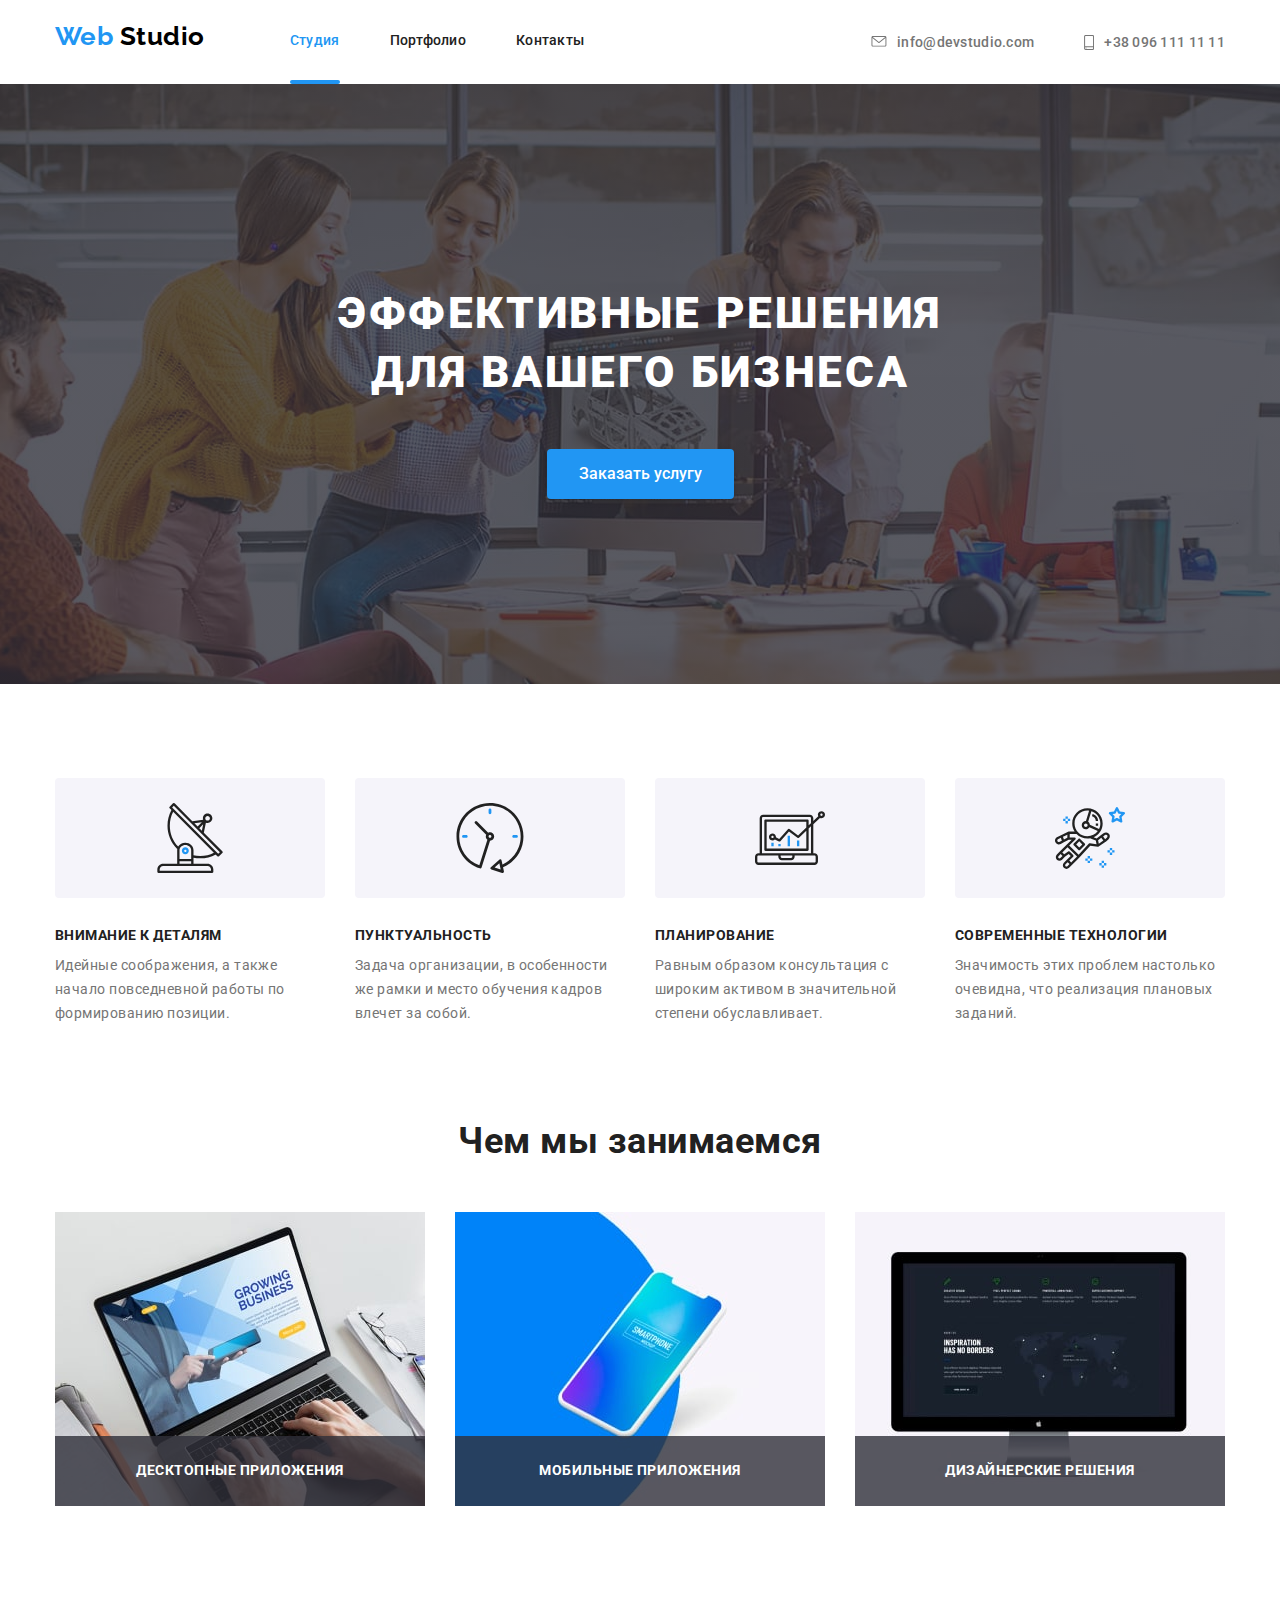
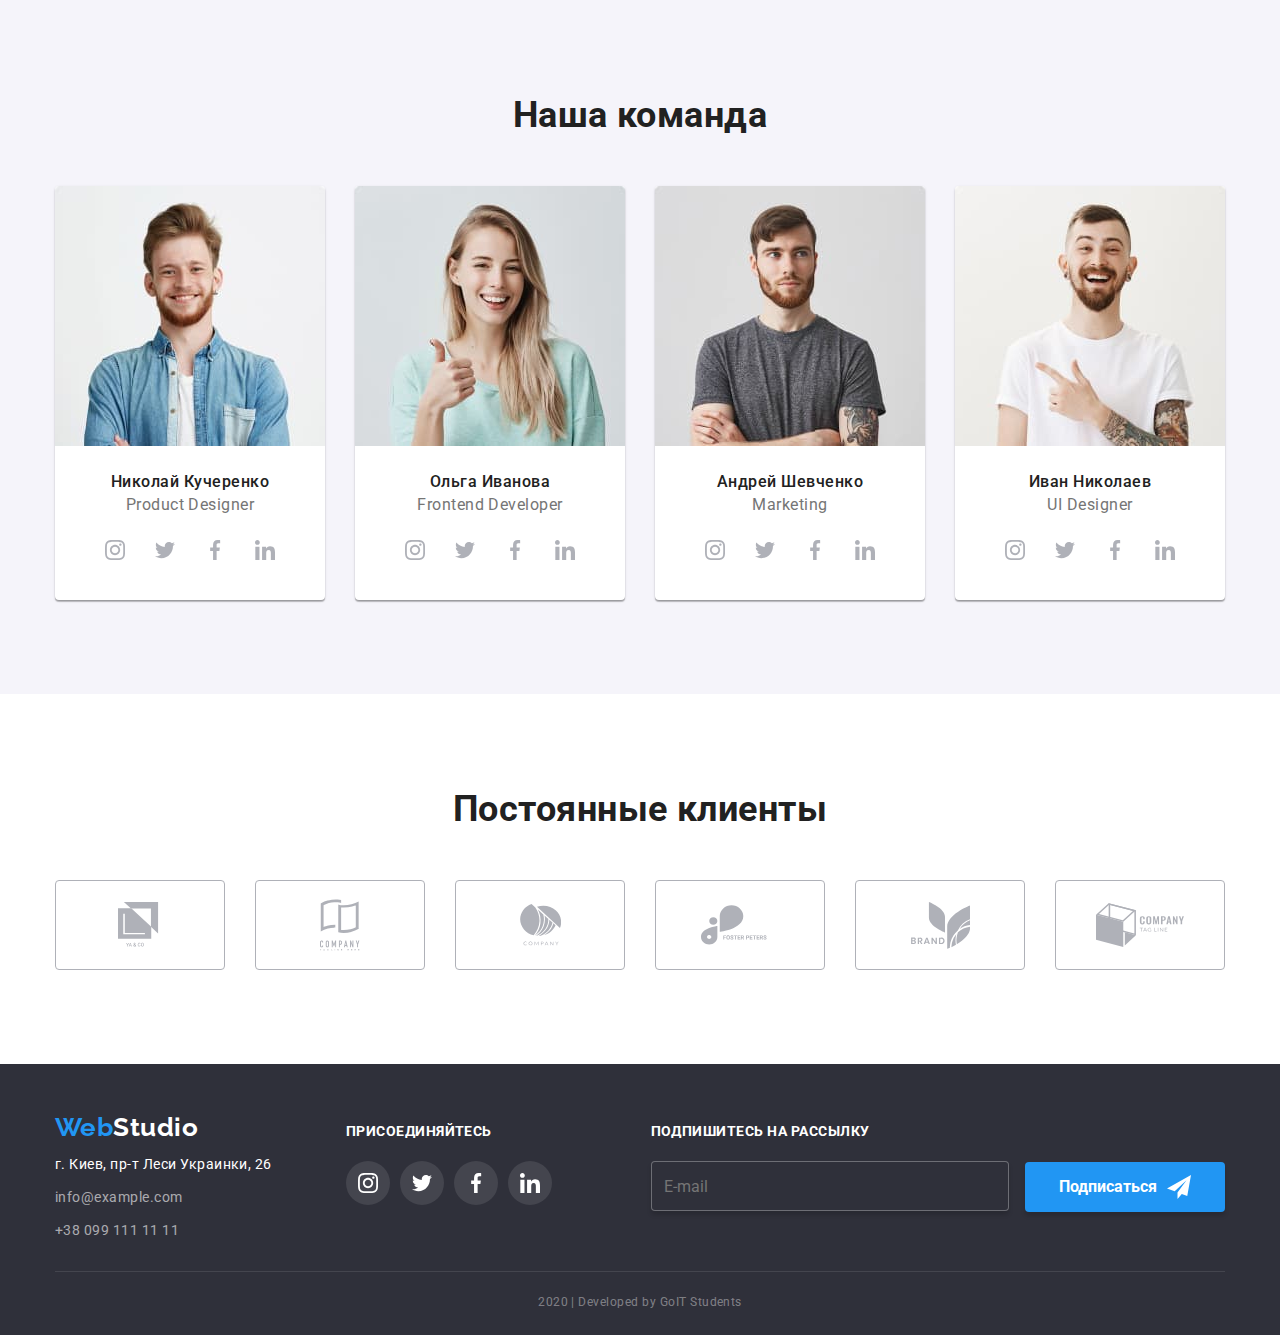
==== index.html @ 4773e244 "Домашняя работа №6" ====
<!DOCTYPE html>
<html lang="ru">
  <head>
    <meta charset="UTF-8" />
    <meta name="viewport" content="width=device-width, initial-scale=1.0" />
    <title>Web Studio</title>
    <link
      href="https://fonts.googleapis.com/css2?family=Raleway:wght@700&family=Roboto:wght@400;500;700&display=swap"
      rel="stylesheet"
    />
    <link
      rel="stylesheet"
      href="https://cdnjs.cloudflare.com/ajax/libs/modern-normalize/0.6.0/modern-normalize.min.css"
    />
    <link rel="stylesheet" href="./css/style.css" />
  </head>
  <body>
    <header>
      <div class="main">
        <nav class="navigation">
          <a href="index.html" class="primary-logo"
            ><span class="blue-word">Web</span> Studio</a
          >

          <ul class="site-nav">
            <li class="nav-item current">
              <a href="./index.html" class="link active">Студия</a>
            </li>
            <li class="nav-item">
              <a href="./portfolio.html" class="link">Портфолио</a>
            </li>
            <li class="nav-item"><a href="" class="link">Контакты</a></li>
          </ul>
        </nav>

        <ul class="site-contacts">
          <li class="contacts-item">
            <a href="mailto:info@devstudio.com" class="link contacts">
              <svg class="envelope-icon">
                <use href="./images/symboldefs.svg#envelope"></use>
              </svg>
              info@devstudio.com</a
            >
          </li>
          <li class="contacts-item">
            <a href="tel:+380961111111" class="link contacts">
              <svg class="smartphone-icon">
                <use href="./images/symboldefs.svg#smartphone"></use>
              </svg>
              +38 096 111 11 11</a
            >
          </li>
        </ul>
      </div>
    </header>
    <!--Герой-->
    <main>
      <section class="hero">
        <div class="hero-container">
          <h1 class="hero-title">
            эффективные решения<br />
            для вашего бизнеса
          </h1>
          <button data-modal-open class="button order">Заказать услугу</button>
          <div class="backdrop is-hidden" data-modal>
            <div class="window-container">
              <button data-modal-close type="button" class="close-btn">
                <svg width="11px">
                  <use href="./images/symboldefs.svg#close-icon"></use>
                </svg>
              </button>

              <b class="title-form">Оставьте свои данные, мы вам перезвоним</b>

              <form class="form-window">
                <div class="enter-data">
                  <input
                    type="text"
                    name="user-name"
                    id="name"
                    autocomplete="off"
                    placeholder=" "
                    class="field-input"
                  />
                  <label for="name">Имя</label>
                  <svg class="name-icon">
                    <use href="./images/symboldefs.svg#nameicon"></use>
                  </svg>
                </div>

                <div class="enter-data">
                  <input
                    type="tel"
                    name="user-phone"
                    id="telephone"
                    autocomplete="off"
                    placeholder=" "
                    class="field-input"
                  />
                  <label for="telephone">Телефон</label>
                  <svg class="telephone-icon">
                    <use href="./images/symboldefs.svg#telephone-icon"></use>
                  </svg>
                </div>

                <div class="enter-data">
                  <input
                    type="email"
                    name="user-email"
                    id="email"
                    autocomplete="off"
                    placeholder=" "
                    class="field-input"
                  />
                  <label for="email">Почта</label>
                  <svg class="telephone-icon">
                    <use href="./images/symboldefs.svg#mail-icon"></use>
                  </svg>
                </div>

                <div class="enter-comment">
                  <textarea
                    name="comment"
                    id="comment"
                    rows="10"
                    placeholder=" "
                    class="field-comment"
                  ></textarea>
                  <label for="comment">Комментарий</label>
                </div>

                <div class="checkbox-container">
                  <label class="agree-label"
                    ><input type="checkbox" name="agree" class="checkbox" />
                    <svg class="icon-check">
                      <use href="./images/symboldefs.svg#icon-check"></use>
                    </svg>
                    Соглашаюсь с рассылкой и принимаю
                    <a href="" class="conditions-contract"
                      >Условия договора</a
                    ></label
                  >
                </div>
                <button type="submit" class="button-send">Отправить</button>
              </form>
            </div>
          </div>
        </div>
      </section>
      <!--Преимущества работы-->
      <section class="advantage-section">
        <div class="advantage-container">
          <h2 class="hidden-title">Преимущества работы с нами</h2>
          <!--сделать скрытым!-->

          <ul class="advantage-list">
            <li class="advantage-item">
              <div class="bg-icon">
                <svg class="icon-advantage">
                  <use href="./images/symboldefs.svg#antenna"></use>
                </svg>
              </div>
              <h3 class="advantage-title">внимание к деталям</h3>
              <p class="text">
                Идейные соображения, а также начало повседневной работы по
                формированию позиции.
              </p>
            </li>
            <li class="advantage-item">
              <div class="bg-icon">
                <svg class="icon-advantage">
                  <use href="./images/symboldefs.svg#clock"></use>
                </svg>
              </div>
              <h3 class="advantage-title">пунктуальность</h3>
              <p class="text">
                Задача организации, в особенности же рамки и место обучения
                кадров влечет за собой.
              </p>
            </li>
            <li class="advantage-item">
              <div class="bg-icon">
                <svg class="icon-advantage">
                  <use href="./images/symboldefs.svg#diagram"></use>
                </svg>
              </div>
              <h3 class="advantage-title">планирование</h3>
              <p class="text">
                Равным образом консультация с широким активом в значительной
                степени обуславливает.
              </p>
            </li>
            <li class="advantage-item">
              <div class="bg-icon">
                <svg class="icon-advantage">
                  <use href="./images/symboldefs.svg#astronaut"></use>
                </svg>
              </div>
              <h3 class="advantage-title">современные технологии</h3>
              <p class="text">
                Значимость этих проблем настолько очевидна, что реализация
                плановых заданий.
              </p>
            </li>
          </ul>
        </div>
      </section>
      <!--Чем мы занимаемся-->

      <section class="production-section">
        <div class="production-container">
          <h3 class="section-title">Чем мы занимаемся</h3>
          <ul class="production-list">
            <li>
              <div class="production-wrapper">
                <img
                  src="./images/desktop.jpg"
                  alt="ноутбук"
                  width="370"
                  height="294"
                />
                <p class="production-title">десктопные приложения</p>
              </div>
            </li>
            <li>
              <div class="production-wrapper">
                <img
                  src="./images/mobile.jpg"
                  alt="смартфон"
                  width="370"
                  height="294"
                />
                <p class="production-title">мобильные приложения</p>
              </div>
            </li>
            <li>
              <div class="production-wrapper">
                <img
                  src="./images/design.jpg"
                  alt="пример дизайна на мониторе"
                  width="370"
                  height="294"
                />
                <p class="production-title">дизайнерские решения</p>
              </div>
            </li>
          </ul>
        </div>
      </section>

      <!--Наша команда-->
      <section class="team-section">
        <div class="team-container">
          <h2 class="section-title">Наша команда</h2>
          <ul class="team-list">
            <li class="team-item">
              <img
                src="./images/johnsmith.jpg"
                alt="John Smith product designer"
                width="270"
                height="260"
              />
              <div class="team-data">
                <h3 class="development-title">Николай Кучеренко</h3>
                <p class="development-profession">Product Designer</p>
                <ul class="social-links">
                  <li>
                    <a href="https://www.instagram.com/" class="links-item">
                      <svg class="icon-network">
                        <use href="./images/symboldefs.svg#instagram"></use>
                      </svg>
                    </a>
                  </li>
                  <li>
                    <a href="https://twitter.com/explore" class="links-item">
                      <svg class="icon-network">
                        <use href="./images/symboldefs.svg#twitter"></use>
                      </svg>
                    </a>
                  </li>
                  <li>
                    <a href="https://www.facebook.com/" class="links-item">
                      <svg class="icon-network">
                        <use href="./images/symboldefs.svg#facebook"></use>
                      </svg>
                    </a>
                  </li>
                  <li>
                    <a href="https://www.linkedin.com/" class="links-item">
                      <svg class="icon-network">
                        <use href="./images/symboldefs.svg#linkedin"></use>
                      </svg>
                    </a>
                  </li>
                </ul>
              </div>
            </li>
            <li class="team-item">
              <img
                src="./images/martastewart.jpg"
                alt="Marta Stewart frontend developer"
                width="270"
                height="260"
              />
              <div class="team-data">
                <h3 class="development-title">Ольга Иванова</h3>
                <p class="development-profession">Frontend Developer</p>
                <ul class="social-links">
                  <li>
                    <a href="https://www.instagram.com/" class="links-item">
                      <svg class="icon-network">
                        <use href="./images/symboldefs.svg#instagram"></use>
                      </svg>
                    </a>
                  </li>
                  <li>
                    <a href="https://twitter.com/explore" class="links-item">
                      <svg class="icon-network">
                        <use href="./images/symboldefs.svg#twitter"></use>
                      </svg>
                    </a>
                  </li>
                  <li>
                    <a href="https://www.facebook.com/" class="links-item">
                      <svg class="icon-network">
                        <use href="./images/symboldefs.svg#facebook"></use>
                      </svg>
                    </a>
                  </li>
                  <li>
                    <a href="https://www.linkedin.com/" class="links-item">
                      <svg class="icon-network">
                        <use href="./images/symboldefs.svg#linkedin"></use>
                      </svg>
                    </a>
                  </li>
                </ul>
              </div>
            </li>
            <li class="team-item">
              <img
                src="./images/robertjakis.jpg"
                alt="Robert Jakis marketing"
                width="270"
                height="260"
              />
              <div class="team-data">
                <h3 class="development-title">Андрей Шевченко</h3>
                <p class="development-profession">Marketing</p>
                <ul class="social-links">
                  <li>
                    <a href="https://www.instagram.com/" class="links-item">
                      <svg class="icon-network">
                        <use href="./images/symboldefs.svg#instagram"></use>
                      </svg>
                    </a>
                  </li>
                  <li>
                    <a href="https://twitter.com/explore" class="links-item">
                      <svg class="icon-network">
                        <use href="./images/symboldefs.svg#twitter"></use>
                      </svg>
                    </a>
                  </li>
                  <li>
                    <a href="https://www.facebook.com/" class="links-item">
                      <svg class="icon-network">
                        <use href="./images/symboldefs.svg#facebook"></use>
                      </svg>
                    </a>
                  </li>
                  <li>
                    <a href="https://www.linkedin.com/" class="links-item">
                      <svg class="icon-network">
                        <use href="./images/symboldefs.svg#linkedin"></use>
                      </svg>
                    </a>
                  </li>
                </ul>
              </div>
            </li>
            <li class="team-item">
              <img
                src="./images/martindoe.jpg"
                alt="Martin Doe ui designer"
                width="270"
                height="260"
              />
              <div class="team-data">
                <h3 class="development-title">Иван Николаев</h3>
                <p class="development-profession">UI Designer</p>
                <ul class="social-links">
                  <li>
                    <a href="https://www.instagram.com/" class="links-item">
                      <svg class="icon-network">
                        <use href="./images/symboldefs.svg#instagram"></use>
                      </svg>
                    </a>
                  </li>
                  <li>
                    <a href="https://twitter.com/explore" class="links-item">
                      <svg class="icon-network">
                        <use href="./images/symboldefs.svg#twitter"></use>
                      </svg>
                    </a>
                  </li>
                  <li>
                    <a href="https://www.facebook.com/" class="links-item">
                      <svg class="icon-network">
                        <use href="./images/symboldefs.svg#facebook"></use>
                      </svg>
                    </a>
                  </li>
                  <li>
                    <a href="https://www.linkedin.com/" class="links-item">
                      <svg class="icon-network">
                        <use href="./images/symboldefs.svg#linkedin"></use>
                      </svg>
                    </a>
                  </li>
                </ul>
              </div>
            </li>
          </ul>
        </div>
      </section>
      <!--Постоянные клиенты-->
      <section class="clients-section">
        <div class="clients-container">
          <h2 class="section-title">Постоянные клиенты</h2>
          <ul class="clients-list">
            <li class="clients-item">
              <a href="" class="clients-link">
                <svg class="logo yaco">
                  <use href="./images/symboldefs.svg#logo1"></use>
                </svg>
              </a>
            </li>
            <li class="clients-item">
              <a href="" class="clients-link"
                ><svg class="logo tagline">
                  <use href="./images/symboldefs.svg#logo2"></use>
                </svg>
              </a>
            </li>
            <li class="clients-item">
              <a href="" class="clients-link">
                <svg class="logo company">
                  <use href="./images/symboldefs.svg#logo3"></use>
                </svg>
              </a>
            </li>
            <li class="clients-item">
              <a href="" class="clients-link">
                <svg class="logo foster">
                  <use href="./images/symboldefs.svg#logo4"></use>
                </svg>
              </a>
            </li>
            <li class="clients-item">
              <a href="" class="clients-link">
                <svg class="logo brand">
                  <use href="./images/symboldefs.svg#logo5"></use>
                </svg>
              </a>
            </li>
            <li class="clients-item">
              <a href="" class="clients-link">
                <svg class="logo taglinecompany">
                  <use href="./images/symboldefs.svg#logo6"></use>
                </svg>
              </a>
            </li>
          </ul>
        </div>
      </section>
    </main>

    <!--footer-->
    <footer class="background-footer">
      <div class="footer-container">
        <div class="main-footer">
          <div class="logo-address">
            <nav class="logo-footer">
              <a href="index.html" class="primary-logo link"
                ><span class="blue-word">Web</span
                ><span class="white-word">Studio</span></a
              >
            </nav>

            <address class="location">г. Киев, пр-т Леси Украинки, 26</address>

            <ul class="contacts-footer">
              <li>
                <a class="mail-tel" href="mailto:info@example.com"
                  >info@example.com</a
                >
              </li>
              <li>
                <a class="mail-tel" href="tel:+380991111111"
                  >+38 099 111 11 11</a
                >
              </li>
            </ul>
          </div>

          <div class="add-social">
            <b class="footer-title">присоединяйтесь</b>
            <nav>
              <ul class="add-network">
                <li class="network-item">
                  <a href="https://www.instagram.com/" class="footer-network">
                    <svg>
                      <use href="./images/symboldefs.svg#instagram"></use>
                    </svg>
                  </a>
                </li>
                <li class="network-item">
                  <a href="https://twitter.com/explore" class="footer-network">
                    <svg>
                      <use href="./images/symboldefs.svg#twitter"></use>
                    </svg>
                  </a>
                </li>
                <li class="network-item">
                  <a href="https://www.facebook.com/" class="footer-network">
                    <svg>
                      <use href="./images/symboldefs.svg#facebook"></use>
                    </svg>
                  </a>
                </li>
                <li class="network-item">
                  <a href="https://www.linkedin.com/" class="footer-network">
                    <svg>
                      <use href="./images/symboldefs.svg#linkedin"></use>
                    </svg>
                  </a>
                </li>
              </ul>
            </nav>
          </div>

          <div class="subsribe">
            <b class="footer-title">подпишитесь на рассылку</b>
            <form>
              <input type="email" class="subsribe-input" placeholder="E-mail" />
              <button type="submit" class="button-subsribe">
                Подписаться<svg class="icon-send">
                  <use href="./images/symboldefs.svg#iconsend"></use>
                </svg>
              </button>
            </form>
          </div>
        </div>
        <p class="end-footer">2020 | Developed by GoIT Students</p>
      </div>
    </footer>

    <script src="./js/modal.js"></script>
  </body>
</html>
---- css/style.css ----
/* 1200px + по 15 на паддинги - ширина контейнера под контент */

/* #2196F3 accent color*/
/* #212121 title color*/
/* #757575 primary text color*/
/* #FFFFFF header background color*/
/* #2F303A footer background color*/

*,
*::before,
*::after {
  box-sizing: inherit;
}

html {
  box-sizing: border-box;
}

:root {
  --accent-color: #2196f3;
  --title-color: #212121;
  --primary-text-color: #757575;
  --secondary-background-color: #f5f4fa;
  --footer-background-color: #2f303a;
  --white-title: #ffffff;
}

img {
  display: block;
  max-width: 100%;
  height: auto;
}

body {
  color: var(--primary-text-color);
  font-family: Roboto, sans-serif;
  letter-spacing: 0.03em;
}

/* a:focus {
  outline: none;
} */

.main {
  align-items: center;
  display: flex;
  justify-content: space-between;
  margin-left: auto;
  margin-right: auto;
  width: 1200px;
  padding-left: 15px;
  padding-right: 15px;
}

.container {
  margin-left: auto;
  margin-right: auto;
  width: 1200px;
  padding-left: 15px;
  padding-right: 15px;
  padding-top: 94px;
  padding-bottom: 94px;
}

.hero-container {
  position: relative;
  padding-top: 200px;
  margin-left: auto;
  margin-right: auto;
  width: 1200px;
  padding-left: 15px;
  padding-right: 15px;
}

ul {
  list-style-type: none;
  padding: 0;
  margin: 0;
}

/*Лого студии*/
.primary-logo {
  color: #000000;
  text-decoration: none;
  font-family: Raleway, sans-serif;
  font-weight: 700;
  font-size: 26px;
  line-height: 1.2;
}

.primary-logo:focus {
  color: #2196f3;
}

.blue-word {
  color: #2196f3;
}

/*Ссылки навигации*/
.navigation {
  display: flex;
  align-items: baseline;
}

.site-nav {
  margin-left: 85px;
  display: flex;
}

.nav-item:not(:last-child) {
  margin-right: 50px;
}

.site-nav a {
  display: block;
  padding-top: 32px;
  padding-bottom: 32px;

  color: var(--title-color);
  text-decoration: none;
  font-weight: 500;
  font-size: 14px;
  line-height: 1.15;
  letter-spacing: 0.02em;

  transition-property: color;
  transition-duration: 250ms;
  transition-timing-function: cubic-bezier(0.4, 0, 0.2, 1);
}

.link:hover,
.link:focus,
.link.active {
  color: var(--accent-color);
}

.current::after {
  display: block;
  border-radius: 2px;
  content: "";
  height: 4px;
  width: 100%;
  background-color: var(--accent-color);
}

.site-contacts {
  display: flex;
}

.contacts-item:not(:last-child) {
  margin-right: 50px;
}

.contacts-item {
  display: inline-flex;
  align-items: center;
}

.contacts {
  display: flex;
  align-items: center;
}

.link .contacts:focus {
  color: var(--accent-color);
}

.envelope-icon {
  margin-right: 10px;
  width: 16px;
  height: 11.2px;
  fill: currentColor;
}

.envelope-icon:hover {
  fill: var(--accent-color);
}

.smartphone-icon {
  margin-right: 10px;
  width: 10px;
  height: 14.94px;
  fill: currentColor;
}

.smartphone-icon:hover {
  fill: var(--accent-color);
}

.contacts {
  text-decoration: none;
  color: var(--primary-text-color);
  font-weight: 500;
  font-size: 14px;
  line-height: 1.15;
  letter-spacing: 0.02em;

  transition-property: color;
  transition-duration: 250ms;
  transition-timing-function: cubic-bezier(0.4, 0, 0.2, 1);
}

/*Герой*/
.hero {
  margin-left: auto;
  margin-right: auto;

  background-color: rgba(47, 48, 58, 0.8);
  background-image: linear-gradient(
      rgba(47, 48, 58, 0.8),
      rgba(47, 48, 58, 0.8)
    ),
    url("../images/heroimg.jpg");
  background-repeat: no-repeat;
  background-size: cover;
  background-position: center;
  max-width: 1600px;
  height: 600px;
}

.hero-title {
  text-align: center;
  display: block;
  margin-left: auto;
  margin-right: auto;
  width: fit-content;

  margin-top: 0;
  margin-bottom: 46px;
  color: #ffffff;
  font-weight: 900;
  font-size: 44px;
  line-height: 1.35;
  letter-spacing: 0.06em;
  text-transform: uppercase;
}

.window-container {
  position: absolute;
  width: 528px;
  height: 581px;
  padding: 40px;
  display: flex;
  flex-direction: column;
  align-items: center;
  margin-left: auto;
  margin-right: auto;
  top: 50%;
  left: 50%;
  transform: translate(-50%, -50%);

  border-radius: 4px;
  background-color: #ffffff;
  box-shadow: 0px 2px 1px rgba(0, 0, 0, 0.2), 0px 1px 1px rgba(0, 0, 0, 0.14),
    0px 1px 3px rgba(0, 0, 0, 0.12);
}

/* Форма заявки */
/* бекдроп для модалки */
.backdrop {
  position: fixed;
  z-index: 2;
  top: 0;
  left: 0;
  width: 100%;
  height: 100%;
  background-color: rgba(0, 0, 0, 0.5);
  opacity: 1;
  visibility: visible;

  transition-property: opacity;
  transition-duration: 250ms;
  transition-timing-function: visibility 250ms cubic-bezier(0.4, 0, 0.2, 1);
}

.is-hidden {
  visibility: hidden;
  opacity: 0;
  pointer-events: none;
}

.close-btn {
  width: 30px;
  height: 30px;
  position: absolute;
  right: -10px;
  top: -10px;
  border-radius: 50%;
  padding: 0;
  border: none;
  display: inline-flex;
  justify-content: center;
  align-items: center;
  outline: none;
}

.close-btn:focus {
  border: solid 2px #2196f3;
}

.title-form {
  margin-bottom: 30px;

  font-weight: 700;
  font-size: 20px;
  line-height: 1.15;
  color: var(--title-color);
}

.form-window {
  width: 100%;
  display: inline-flex;
  flex-direction: column;
  align-items: center;
}

.field-input {
  width: 100%;
  margin: 0;
  padding: 11px 11px 11px 42px;
  border: 1px solid rgba(33, 33, 33, 0.2);
  border-radius: 4px;
}

.name-icon {
  width: 12px;
  height: 12px;
  position: absolute;
  top: 50%;
  left: 19px;
  transform: translateY(-50%);
  fill: #000000;

  transition-property: fill;
  transition-duration: 250ms;
  transition-timing-function: cubic-bezier(0.4, 0, 0.2, 1);
}

.field-input:focus ~ .name-icon {
  fill: var(--accent-color);
}

.enter-data {
  margin-bottom: 28px;
  position: relative;
  width: 100%;
}

.enter-data > label {
  position: absolute;
  top: 50%;
  transform: translateY(-50%);
  left: 42px;

  transition-property: transform;
  transition-duration: 250ms;
  transition-timing-function: cubic-bezier(0.4, 0, 0.2, 1);
}

.field-input:focus + label {
  color: var(--accent-color);
}

.field-input:focus {
  outline-color: var(--accent-color);
}

.field-input:focus + label {
  transform: translate(-30px, -40px);

  font-size: 12px;
  transition-property: transform;
  transition-duration: 250ms;
  transition-timing-function: cubic-bezier(0.4, 0, 0.2, 1);
}

.field-input:focus + label,
.field-input:not(:placeholder-shown) + label {
  transform: translate(-30px, -40px);
}

.telephone-icon {
  position: absolute;
  width: 13px;
  height: 13px;
  top: 50%;
  left: 19px;
  fill: #000000;
  transform: translateY(-50%);

  transition-property: fill;
  transition-duration: 250ms;
  transition-timing-function: cubic-bezier(0.4, 0, 0.2, 1);
}

.field-input:focus ~ .telephone-icon {
  fill: var(--accent-color);
}

.enter-comment {
  width: 100%;
  position: relative;
}

.field-comment {
  display: block;
  width: 100%;
  height: 120px;
  padding: 16px 12px;
  border: 1px solid rgba(33, 33, 33, 0.2);
  border-radius: 4px;
}

.enter-comment > label {
  position: absolute;
  top: 17px;
  left: 16px;

  transition-property: transform;
  transition-duration: 250ms;
  transition-timing-function: cubic-bezier(0.4, 0, 0.2, 1);
}

.field-comment:focus {
  outline-color: var(--accent-color);
}

.field-comment:focus + label {
  transform: translate(-1px, -35px);
  color: var(--accent-color);

  font-size: 12px;
  transition-property: transform;
  transition-duration: 250ms;
  transition-timing-function: cubic-bezier(0.4, 0, 0.2, 1);
}

.field-comment:focus + label,
.field-comment:not(:placeholder-shown) + label {
  transform: translate(-1px, -35px);
}

textarea {
  resize: none;
}

.checkbox-container {
  margin-top: 20px;
  margin-bottom: 30px;
  display: flex;
  align-items: center;
  justify-content: center;
}

.agree-label {
  display: flex;
  align-items: center;

  font-size: 14px;
  line-height: 1.71;
}

.checkbox {
  /* appearance: none;
  -webkit-appearance: none;
  -moz-appearance: none; */
  width: 1px;
  height: 1px;
  margin: -1px;
  border: 0;
  padding: 0;
  clip: rect(0 0 0 0);

  position: absolute;
}

.icon-check {
  margin-right: 8px;
  width: 15px;
  height: 15px;

  border: 1px solid #000000;
  border-radius: 3px;
  fill: #fff;
}

.checkbox:checked + .icon-check {
  background-color: var(--accent-color);
  background-origin: border-box;
  border: none;
}

.checkbox:focus + .icon-check {
  background-color: var(--accent-color);
  background-origin: border-box;
  border: none;
}
.checkbox:focus:checked + .icon-check {
  background-color: var(--accent-color);
  background-origin: border-box;
  border: none;
}
.checkbox:focus:not(:checked) + .icon-check {
  background-color: transparent;
  border: 1px solid var(--accent-color);
}

.conditions-contract {
  margin-left: 4px;
  color: var(--accent-color);
}

.button-send {
  font-weight: 700;
  font-size: 16px;
  line-height: 1.87;
  letter-spacing: 0.06em;

  padding: 0;
  border: none;
  display: inline-flex;
  justify-content: center;
  align-items: center;
  outline: none;
  color: var(--white-title);
  background-color: var(--accent-color);
  width: 200px;
  height: 50px;
  box-shadow: 0px 4px 4px rgba(0, 0, 0, 0.15);
  border-radius: 4px;
  cursor: pointer;
}

.button-send:focus {
  border: 1px solid #000000;
}

/*Кнопки "Заказать услугу" и "Подписаться"*/
.order {
  margin-left: auto;
  margin-right: auto;
  display: block;
  width: fit-content;
  cursor: pointer;
  outline: transparent;
}

.button {
  padding: 10px 32px;
  border-radius: 4px;

  text-decoration: none;
  color: #ffffff;
  background-color: var(--accent-color);
  font-family: Roboto;
  font-weight: 500;
  font-size: 16px;
  line-height: 1.87;
  text-align: center;
  box-shadow: 0px 4px 4px rgba(0, 0, 0, 0.15);
  border-style: none;
}

.button:focus {
  background-color: var(--accent-color);
  border: 2px solid #ffffff;
}

/*Преимущества работы с нами*/
.advantage-section {
  padding-top: 94px;
}

.advantage-container {
  margin-left: auto;
  margin-right: auto;
  width: 1200px;
  padding-left: 15px;
  padding-right: 15px;
}

.hidden-title {
  position: absolute;
  width: 1px;
  height: 1px;
  margin: -1px;
  border: 0;
  padding: 0;
  clip: rect(0 0 0 0);
  overflow: hidden;
}

.advantage-list {
  display: flex;
  justify-content: space-between;
}

.advantage-list > li:not(:last-child) {
  margin-right: 30px;
}

.advantage-item {
  width: 270px;
}

.bg-icon {
  margin-bottom: 30px;
  padding: 25px 100px;

  height: 120px;
  background-color: var(--secondary-background-color);
  border-radius: 4px;
}

.icon-advantage {
  width: 70px;
  height: 70px;
}

.advantage-title {
  margin: 0;
  margin-bottom: 10px;

  color: var(--title-color);
  font-weight: 700;
  font-size: 14px;
  line-height: 1.14;
  text-transform: uppercase;
}

.text {
  margin-top: 0;
  margin-bottom: 0;

  font-weight: 400;
  font-size: 14px;
  line-height: 1.71;
}

/* Чем мы занимаемся */
.production-section {
  padding-top: 94px;
  padding-bottom: 94px;
}

.production-container {
  margin-left: auto;
  margin-right: auto;
  width: 1200px;
  padding-left: 15px;
  padding-right: 15px;
}

.production-title {
  z-index: 1;
  position: absolute;
  bottom: 0;

  width: 100%;
  height: 70px;
  display: inline-flex;
  justify-content: center;
  align-items: center;
  margin-bottom: 0;
  margin-top: 0;

  background-color: rgba(47, 48, 58, 0.8);
  color: var(--white-title);
  text-align: center;
  font-weight: 700;
  font-size: 14px;
  line-height: 1.14;
  text-transform: uppercase;
}

.production-list {
  display: flex;
  justify-content: space-between;
}

.production-list > li:not(:last-child) {
  margin-right: 30px;
}

.production-wrapper {
  position: relative;
}

/*Заголовки секций*/
.section-title {
  margin-top: 0;
  margin-bottom: 50px;

  color: var(--title-color);
  font-weight: 700;
  font-size: 36px;
  line-height: 1.17;
  text-align: center;
}

/*Наша команда*/
.team-section {
  background-color: var(--secondary-background-color);
  padding-top: 94px;
  padding-bottom: 94px;
}

.team-container {
  margin-left: auto;
  margin-right: auto;
  width: 1200px;
  padding-left: 15px;
  padding-right: 15px;
}

.team-list {
  display: flex;
  justify-content: space-between;
}

.team-item {
  background-color: #ffffff;
  border-radius: 4px;
  box-shadow: 0px 2px 1px rgba(0, 0, 0, 0.2), 0px 1px 1px rgba(0, 0, 0, 0.14),
    0px 1px 3px rgba(0, 0, 0, 0.12);
  overflow: hidden;
}

.team-data {
  padding-top: 30px;
  padding-right: 32px;
  padding-left: 32px;
  padding-bottom: 24px;
}

.team-item:not(:last-child) {
  margin-right: 30px;
}

.social-links {
  display: flex;
  justify-content: space-evenly;
  margin-top: 16px;
}

.links-item {
  display: block;
  color: #ffffff;
}

.links-item:focus {
  outline: none;
  width: 44px;
  height: 44px;
  border-radius: 50%;
  background-color: var(--accent-color);
  fill: #fff;
}

.links-item:focus .icon-network {
  fill: #fff;
}

.icon-network {
  padding: 12px;
  border-radius: 50%;
  overflow: visible;
  width: 44px;
  height: 44px;
  fill: #afb1b8;

  transition-property: all;
  transition-duration: 250ms;
  transition-timing-function: cubic-bezier(0.4, 0, 0.2, 1);
}

.icon-network:hover {
  background-color: var(--accent-color);
  fill: currentColor;
}

.development-title {
  margin-top: 0;
  margin-bottom: 0;

  color: var(--title-color);
  font-weight: 500;
  font-size: 16px;
  line-height: 0.8;
  text-align: center;
}

.development-profession {
  margin-top: 10px;
  margin-bottom: 0;

  font-weight: 400;
  font-size: 16px;
  line-height: 0.8;
  text-align: center;
}

/* Постоянные клиенты */
.clients-section {
  padding-top: 94px;
  padding-bottom: 94px;
}

.clients-container {
  margin-left: auto;
  margin-right: auto;
  width: 1200px;
  padding-left: 15px;
  padding-right: 15px;
}

.clients-list {
  justify-content: space-between;
  display: flex;
  margin-left: auto;
  margin-right: auto;
}

.clients-item:not(:last-child) {
  margin-right: 30px;
}

.clients-link {
  display: flex;
  justify-content: center;
  align-items: center;
  width: 170px;
  height: 90px;
  color: #afb1b8;
  border: 1px solid #afb1b8;
  border-radius: 4px;

  transition-property: all;
  transition-duration: 250ms;
  transition-timing-function: cubic-bezier(0.4, 0, 0.2, 1);
}

.clients-link:focus {
  color: var(--accent-color);
  border: 1px solid var(--accent-color);
}

.clients-link:hover {
  color: var(--accent-color);
  border: 1px solid var(--accent-color);
  fill: currentColor;
}

/*Логотипы клиентов*/

.logo {
  fill: currentColor;
}

.yaco {
  width: 44px;
  height: 49px;
}

.tagline {
  width: 40px;
  height: 52px;
}

.company {
  width: 41px;
  height: 42px;
}

.foster {
  width: 79px;
  height: 42px;
}

.brand {
  width: 59px;
  height: 47px;
}

.taglinecompany {
  width: 88px;
  height: 45px;
}

/*Футер*/
.footer-container {
  margin-left: auto;
  margin-right: auto;
  width: 1200px;
  padding-left: 15px;
  padding-right: 15px;
  padding-top: 48px;
  padding-bottom: 21px;
}

.main-footer {
  display: flex;
  justify-content: space-between;
  align-items: baseline;
  padding-bottom: 28px;
  border-bottom: 1px solid rgba(255, 255, 255, 0.1);
}

.logo-address {
  margin-right: 69px;
}

.add-social {
  margin-right: 94px;
}

.add-network {
  display: flex;
  justify-content: space-between;
}

.footer-network {
  border-radius: 50%;
  overflow: visible;
  width: 44px;
  height: 44px;
  fill: #afb1b8;
  display: inline-flex;
  background-color: rgba(255, 255, 255, 0.1);
  align-items: center;
  justify-content: center;

  transition-property: all;
  transition-duration: 250ms;
  transition-timing-function: cubic-bezier(0.4, 0, 0.2, 1);
}

.footer-network:hover {
  background-color: var(--accent-color);
}

.footer-network:focus {
  background-color: var(--accent-color);
}

.footer-network > svg {
  width: 20px;
  height: 20px;
  fill: #ffffff;
}
.network-item:not(:last-child) {
  margin-right: 10px;
}

.logo-footer {
  margin-bottom: 10px;
}

.background-footer {
  background-color: var(--footer-background-color);
}

.link:focus .white-word {
  color: var(--accent-color);
}

.white-word {
  color: var(--white-title);
}

.footer-title {
  margin-bottom: 21px;
  display: block;

  color: var(--white-title);
  font-weight: 700;
  font-size: 14px;
  line-height: 1.14;
  text-transform: uppercase;
}

.location {
  margin-bottom: 9px;

  color: #ffffff;
  font-style: normal;
  font-weight: 400;
  font-size: 14px;
  line-height: 1.7;
}

.mail-tel {
  text-decoration: none;
  color: rgba(255, 255, 255, 0.6);
  font-weight: 400;
  font-size: 14px;
  line-height: 1.7;
}

.contacts-footer > li:not(:last-child) {
  margin-bottom: 9px;
}

/* Тестовая форма регистра */
.subsribe-input {
  margin-right: 12px;
  padding-left: 12px;
  width: 358px;
  height: 50px;
  color: var(--white-title);
  background-color: #2f303a;
  border: 1px solid rgba(255, 255, 255, 0.3);
  box-sizing: border-box;
  box-shadow: 0px 4px 4px rgba(0, 0, 0, 0.15);
  border-radius: 4px;
}

.button-subsribe {
  font-weight: 700;
  font-size: 16px;
  line-height: 1.87;

  padding: 0;
  border: none;
  display: inline-flex;
  justify-content: center;
  align-items: center;
  outline: none;
  color: var(--white-title);
  background-color: var(--accent-color);
  width: 200px;
  height: 50px;
  box-shadow: 0px 4px 4px rgba(0, 0, 0, 0.15);
  border-radius: 4px;
}

.button-subsribe:focus {
  background-color: var(--accent-color);
  border: 2px solid #fff;
}

.icon-send {
  width: 24px;
  height: 24px;
  margin-left: 10px;
}

.end-footer {
  margin-top: 18px;
  margin-bottom: 0;

  color: rgba(255, 255, 255, 0.4);
  font-weight: 400;
  font-size: 12px;
  line-height: 2;
  text-align: center;
}

/* -Портфолио- */

.header-portfolio {
  border-bottom: 1px solid #ececec;
}

/* Фильтр продукции */
.product-section {
  padding-top: 94px;
  padding-bottom: 94px;
}

.product-container {
  margin-left: auto;
  margin-right: auto;
  width: 1200px;
  padding-left: 15px;
  padding-right: 15px;
}

.product-list {
  margin-bottom: 50px;
  display: flex;
  justify-content: center;
}

.product-item:not(:last-child) {
  margin-right: 8px;
}

.product-filter {
  padding: 6px 22px;

  border-style: none;
  background-color: #f5f4fa;
  border-radius: 4px;
  color: var(--title-color);

  font-family: Roboto;
  font-weight: 500;
  font-size: 16px;
  line-height: 1.62;
  text-align: center;
  letter-spacing: 0.03em;

  transition-property: all;
  transition-duration: 250ms;
  transition-timing-function: cubic-bezier(0.4, 0, 0.2, 1);
}

.product-filter:hover {
  background-color: var(--accent-color);
  color: var(--white-title);
  box-shadow: 0px 2px 2px rgba(0, 0, 0, 0.12), 0px 1px 2px rgba(0, 0, 0, 0.08),
    0px 3px 1px rgba(0, 0, 0, 0.1);
}

.product-filter:focus {
  color: var(--white-title);
  background-color: var(--accent-color);
}

/* Ссылки примеров работ */
.filter-link {
  text-decoration: none;
  color: var(--primary-text-color);
}

/* Заголовки работ */
.filter-title {
  margin-top: 0px;
  margin-bottom: 4px;

  color: var(--title-color);
  font-weight: 700;
  font-size: 18px;
  line-height: 2;
  letter-spacing: 0.06em;
}

.categories-name {
  margin-top: 0;
  margin-bottom: 0;

  font-weight: 400;
  font-size: 16px;
  line-height: 1.9;
}

.work-list {
  display: flex;
  flex-wrap: wrap;
  justify-content: space-between;
}

.item-card {
  padding: 20px 24px;
  border-right: 1px solid #eeeeee;
  border-bottom: 1px solid #eeeeee;
  border-left: 1px solid #eeeeee;
}

.work-item {
  position: relative;

  margin-right: 30px;
  margin-bottom: 30px;
  width: 370px;
}

.item-picture {
  display: block;
}

.work-item:hover {
  box-shadow: 1px 4px 6px #00000029, 0px 4px 4px rgba(0, 0, 0, 0.06),
    0px 1px 1px rgba(0, 0, 0, 0.12);
}

.work-item:nth-child(3n) {
  margin-right: 0;
}

.work-item:nth-last-child(-n + 3) {
  margin-bottom: 0;
}

/* Описание примера работ */
.description-container {
  overflow: hidden;
  position: relative;
}

.description-product {
  position: absolute;
  transform: translateY(100%);
  top: 0;
  left: 0;
  opacity: 0;
  height: 100%;

  margin-top: 0;
  margin-bottom: 0;
  padding: 63px 24px;

  color: #ffffff;
  font-weight: 400;
  font-size: 18px;
  line-height: 1.55;

  transition-property: transform, opacity, background-color;
  transition-duration: 250ms;
  transition-timing-function: cubic-bezier(0.4, 0, 0.2, 1);
}

.work-item:hover .description-product {
  top: 0;
  left: 0;
  transform: translateY(0);
  background-color: rgba(33, 150, 243, 0.9);
  height: 294px;
  opacity: 1;
}
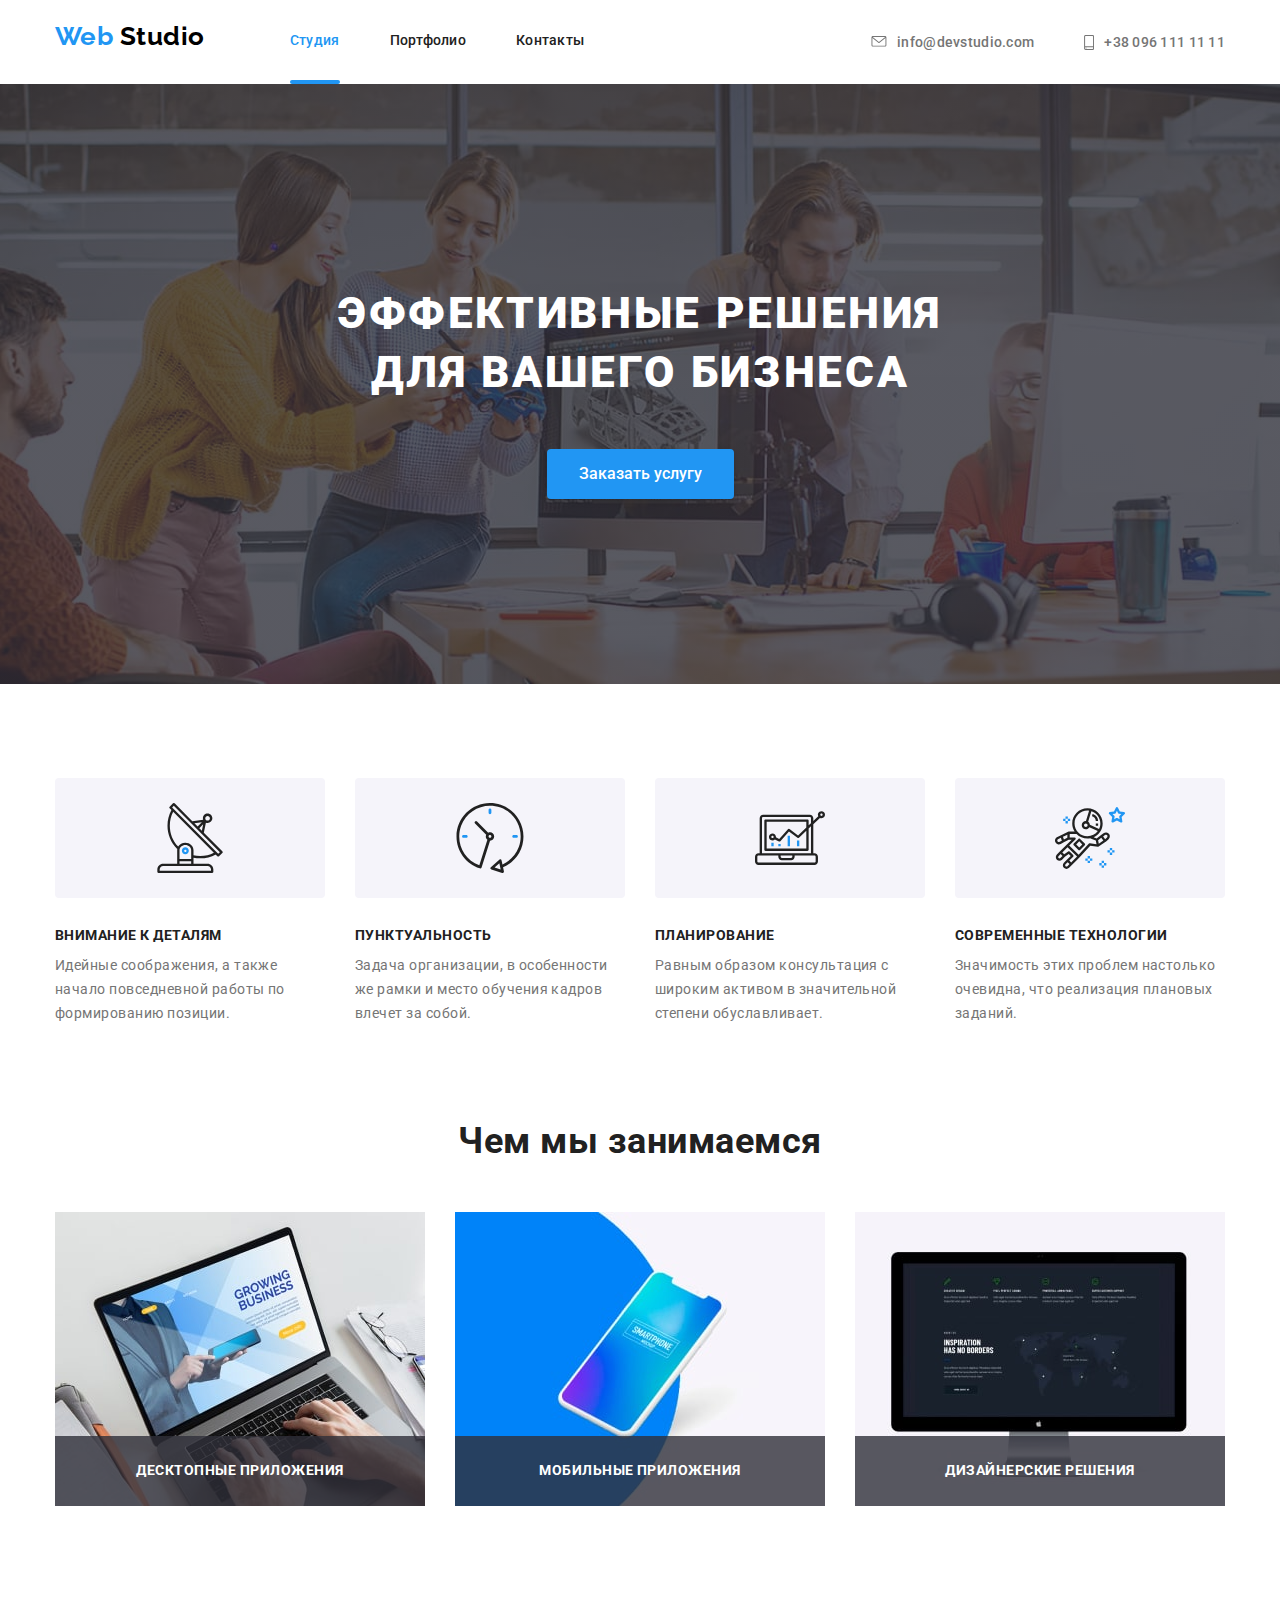
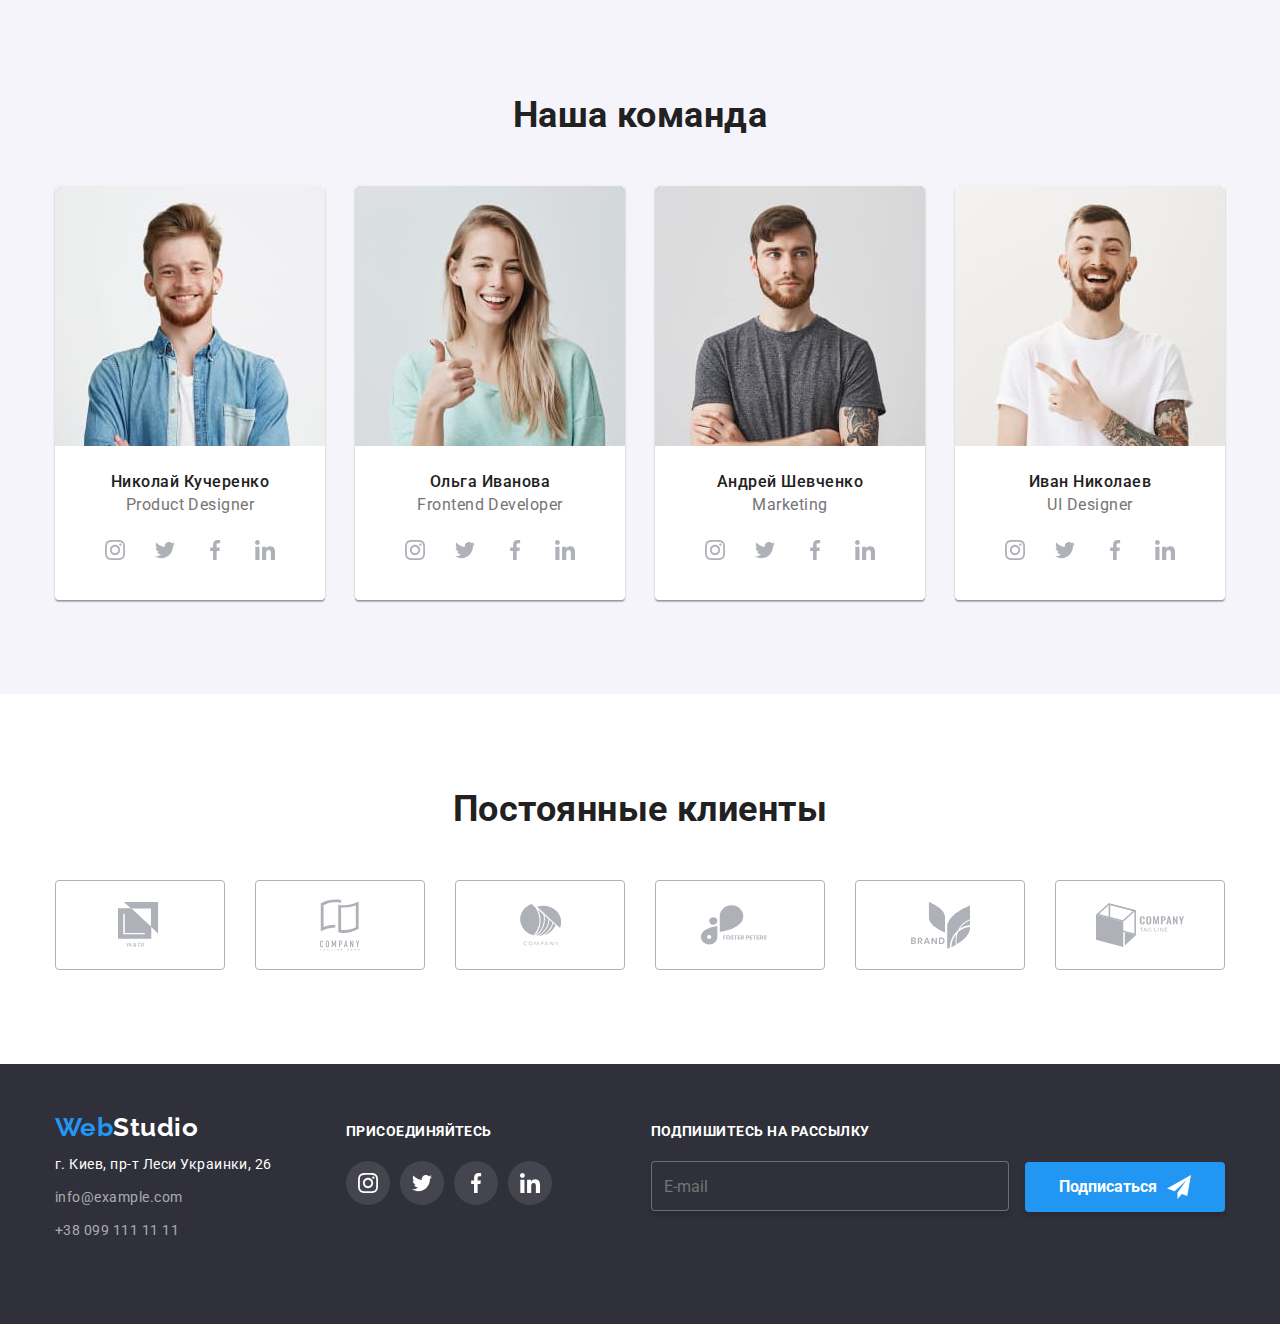
==== commit 1840fbeb: "Домашняя работа №6 (попытка№2)" ====
--- a/index.html
+++ b/index.html
@@ -62,89 +62,6 @@
             для вашего бизнеса
           </h1>
           <button data-modal-open class="button order">Заказать услугу</button>
-          <div class="backdrop is-hidden" data-modal>
-            <div class="window-container">
-              <button data-modal-close type="button" class="close-btn">
-                <svg width="11px">
-                  <use href="./images/symboldefs.svg#close-icon"></use>
-                </svg>
-              </button>
-
-              <b class="title-form">Оставьте свои данные, мы вам перезвоним</b>
-
-              <form class="form-window">
-                <div class="enter-data">
-                  <input
-                    type="text"
-                    name="user-name"
-                    id="name"
-                    autocomplete="off"
-                    placeholder=" "
-                    class="field-input"
-                  />
-                  <label for="name">Имя</label>
-                  <svg class="name-icon">
-                    <use href="./images/symboldefs.svg#nameicon"></use>
-                  </svg>
-                </div>
-
-                <div class="enter-data">
-                  <input
-                    type="tel"
-                    name="user-phone"
-                    id="telephone"
-                    autocomplete="off"
-                    placeholder=" "
-                    class="field-input"
-                  />
-                  <label for="telephone">Телефон</label>
-                  <svg class="telephone-icon">
-                    <use href="./images/symboldefs.svg#telephone-icon"></use>
-                  </svg>
-                </div>
-
-                <div class="enter-data">
-                  <input
-                    type="email"
-                    name="user-email"
-                    id="email"
-                    autocomplete="off"
-                    placeholder=" "
-                    class="field-input"
-                  />
-                  <label for="email">Почта</label>
-                  <svg class="telephone-icon">
-                    <use href="./images/symboldefs.svg#mail-icon"></use>
-                  </svg>
-                </div>
-
-                <div class="enter-comment">
-                  <textarea
-                    name="comment"
-                    id="comment"
-                    rows="10"
-                    placeholder=" "
-                    class="field-comment"
-                  ></textarea>
-                  <label for="comment">Комментарий</label>
-                </div>
-
-                <div class="checkbox-container">
-                  <label class="agree-label"
-                    ><input type="checkbox" name="agree" class="checkbox" />
-                    <svg class="icon-check">
-                      <use href="./images/symboldefs.svg#icon-check"></use>
-                    </svg>
-                    Соглашаюсь с рассылкой и принимаю
-                    <a href="" class="conditions-contract"
-                      >Условия договора</a
-                    ></label
-                  >
-                </div>
-                <button type="submit" class="button-send">Отправить</button>
-              </form>
-            </div>
-          </div>
         </div>
       </section>
       <!--Преимущества работы-->
@@ -552,9 +469,90 @@
             </form>
           </div>
         </div>
-        <p class="end-footer">2020 | Developed by GoIT Students</p>
       </div>
     </footer>
+
+    <div class="backdrop is-hidden" data-modal>
+      <div class="window-container">
+        <button data-modal-close type="button" class="close-btn">
+          <svg width="11px" height="11px">
+            <use href="./images/symboldefs.svg#close-icon"></use>
+          </svg>
+        </button>
+
+        <b class="title-form">Оставьте свои данные, мы вам перезвоним</b>
+
+        <form class="form-window">
+          <div class="enter-data">
+            <input
+              type="text"
+              name="user-name"
+              id="name"
+              autocomplete="off"
+              placeholder=" "
+              class="field-input"
+            />
+            <label for="name">Имя</label>
+            <svg class="name-icon">
+              <use href="./images/symboldefs.svg#nameicon"></use>
+            </svg>
+          </div>
+
+          <div class="enter-data">
+            <input
+              type="tel"
+              name="user-phone"
+              id="telephone"
+              autocomplete="off"
+              placeholder=" "
+              class="field-input"
+            />
+            <label for="telephone">Телефон</label>
+            <svg class="telephone-icon">
+              <use href="./images/symboldefs.svg#telephone-icon"></use>
+            </svg>
+          </div>
+
+          <div class="enter-data">
+            <input
+              type="email"
+              name="user-email"
+              id="email"
+              autocomplete="off"
+              placeholder=" "
+              class="field-input"
+            />
+            <label for="email">Почта</label>
+            <svg class="telephone-icon">
+              <use href="./images/symboldefs.svg#mail-icon"></use>
+            </svg>
+          </div>
+
+          <div class="enter-comment">
+            <textarea
+              name="comment"
+              id="comment"
+              rows="10"
+              placeholder=" "
+              class="field-comment"
+            ></textarea>
+            <label for="comment">Комментарий</label>
+          </div>
+
+          <div class="checkbox-container">
+            <label class="agree-label"
+              ><input type="checkbox" name="agree" class="checkbox" />
+              <svg class="icon-check">
+                <use href="./images/symboldefs.svg#icon-check"></use>
+              </svg>
+              Соглашаюсь с рассылкой и принимаю
+              <a href="" class="conditions-contract">Условия договора</a></label
+            >
+          </div>
+          <button type="submit" class="button-send">Отправить</button>
+        </form>
+      </div>
+    </div>
 
     <script src="./js/modal.js"></script>
   </body>
--- a/css/style.css
+++ b/css/style.css
@@ -283,8 +283,8 @@
   width: 30px;
   height: 30px;
   position: absolute;
-  right: -10px;
-  top: -10px;
+  right: 8px;
+  top: 8px;
   border-radius: 50%;
   padding: 0;
   border: none;
@@ -292,10 +292,18 @@
   justify-content: center;
   align-items: center;
   outline: none;
+  cursor: pointer;
+
+  box-shadow: 0px 2px 1px rgba(0, 0, 0, 0.2), 0px 1px 1px rgba(0, 0, 0, 0.14),
+    0px 1px 3px rgba(0, 0, 0, 0.12);
 }
 
 .close-btn:focus {
   border: solid 2px #2196f3;
+}
+
+.close-btn:hover {
+  fill: var(--accent-color);
 }
 
 .title-form {
@@ -374,6 +382,10 @@
   transition-timing-function: cubic-bezier(0.4, 0, 0.2, 1);
 }
 
+.field-input:not(:placeholder-shown) + label {
+  font-size: 12px;
+}
+
 .field-input:focus + label,
 .field-input:not(:placeholder-shown) + label {
   transform: translate(-30px, -40px);
@@ -433,6 +445,10 @@
   transition-property: transform;
   transition-duration: 250ms;
   transition-timing-function: cubic-bezier(0.4, 0, 0.2, 1);
+}
+
+.field-comment:not(:placeholder-shown) + label {
+  font-size: 12px;
 }
 
 .field-comment:focus + label,
@@ -902,8 +918,7 @@
   display: flex;
   justify-content: space-between;
   align-items: baseline;
-  padding-bottom: 28px;
-  border-bottom: 1px solid rgba(255, 255, 255, 0.1);
+  padding-bottom: 60px;
 }
 
 .logo-address {
@@ -1045,17 +1060,6 @@
   margin-left: 10px;
 }
 
-.end-footer {
-  margin-top: 18px;
-  margin-bottom: 0;
-
-  color: rgba(255, 255, 255, 0.4);
-  font-weight: 400;
-  font-size: 12px;
-  line-height: 2;
-  text-align: center;
-}
-
 /* -Портфолио- */
 
 .header-portfolio {
